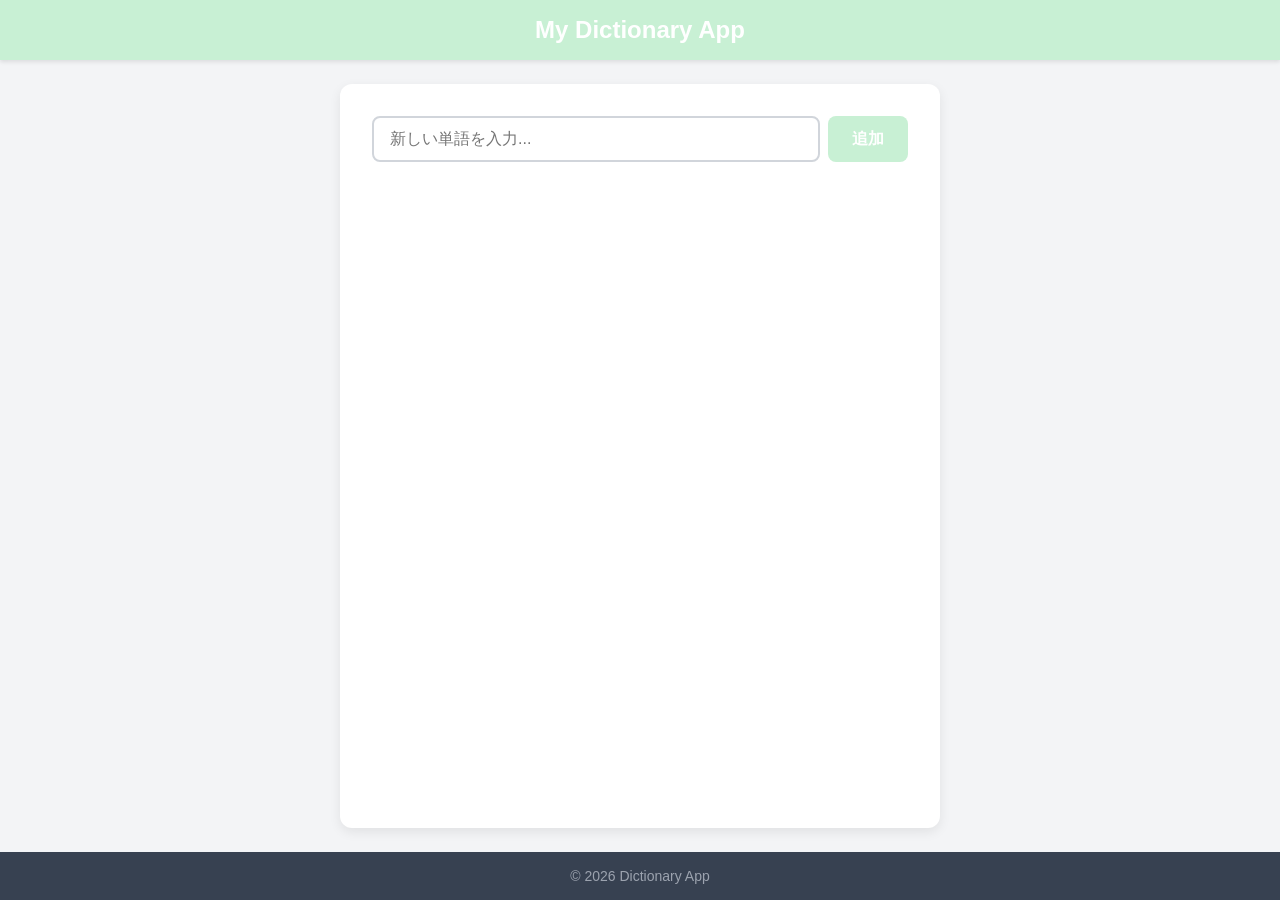
==== your-app/static/index.html @ 7daef17f "授業" ====
<!doctype html>
<html lang="ja">
  <head>
    <meta charset="UTF-8" />
    <meta name="viewport" content="width=device-width, initial-scale=1.0" />
    <title>Dictionary App</title>
    <link rel="stylesheet" href="style.css" />
  </head>
  <body>
    <!-- ヘッダー -->
    <header class="header">
      <h1>My Dictionary App</h1>
    </header>

    <!-- メインコンテンツ -->
    <main class="dictionary-card">
      <!-- エラーメッセージ表示エリア -->
      <div id="error-message" class="error-message" style="display: none"></div>

      <!-- 辞書登録エリア -->
      <form id="dictionary-form" class="input-area">
        <input
          type="text"
          id="word-input"
          class="word-input"
          placeholder="新しい単語を入力..."
          maxlength="100"
          autocomplete="off"
        />
        <button type="submit" class="word-button">追加</button>
      </form>

      <!-- 辞書リスト -->
      <ul id="dictionary-list" class="dictionary-list"></ul>
    </main>

    <!-- フッター -->
    <footer class="footer">
      <p>&copy; 2026 Dictionary App</p>
    </footer>

    <script src="app.js"></script>
  </body>
</html>
---- your-app/static/style.css ----
/* ============================================
   TODO App CSS - 第8回
   第7回の正解ベース + エラーメッセージスタイル追加

   CSSは「どの部分を(セレクタ)・どう見せるか(プロパティ)」を指定するもの。
   .header のように . で始まるのはHTMLの class="..." を狙う書き方。
   ============================================ */

/* 全要素(*)の初期設定をそろえる（リセット）。
   ブラウザが勝手につける余白を消し、サイズ計算を分かりやすくする */
* {
  margin: 0; /* 外側の余白をゼロに */
  padding: 0; /* 内側の余白をゼロに */
  box-sizing: border-box; /* 枠線や内側余白も含めて幅・高さを計算する */
}

/* ページ全体の基本スタイル */
body {
  /* 文字フォント。先頭から順に、使えるものが採用される（日本語フォントも指定） */
  font-family:
    "Helvetica Neue", Arial, "Hiragino Sans", "Noto Sans JP", sans-serif;
  background-color: #f3f4f6; /* 背景色（薄いグレー）。#から始まるのは色コード */
  color: #333; /* 文字色（濃いグレー） */
  min-height: 100vh; /* 画面の高さいっぱいまで広げる（100vh=画面の高さ100%） */
  display: flex; /* 中身をflexboxで並べる */
  flex-direction: column; /* 縦方向（上から下）に並べる → ヘッダー/本文/フッター */
}

/* --- ヘッダー --- */
.header {
  background-color: #c8f0d4; /* 青色の背景 */
  color: white; /* 白い文字 */
  padding: 16px 24px; /* 内側の余白（上下16px / 左右24px） */
  text-align: center; /* 文字を中央ぞろえに */
  box-shadow: 0 2px 4px rgba(0, 0, 0, 0.1); /* 下にうっすら影をつける */
}

.header h1 {
  /* .header の中にある <h1> という意味（スペースで「〜の中の」を表す） */
  font-size: 24px; /* 文字の大きさ */
  font-weight: bold; /* 太字 */
}

/* --- 辞書カード --- */
/* 辞書一覧をのせる白いカード部分 */
.dictionary-card {
  background-color: white;
  max-width: 600px; /* これ以上は横に広がらない（読みやすさのため） */
  width: 100%; /* 画面が狭いときは横幅いっぱいに */
  margin: 24px auto; /* 上下24px / 左右autoで中央に寄せる */
  padding: 32px; /* 内側の余白 */
  border-radius: 12px; /* 角を丸くする */
  box-shadow: 0 4px 12px rgba(0, 0, 0, 0.08); /* 浮いて見える影 */
  flex: 1; /* 余ったスペースを埋めて広がる（フッターを下に押しやる） */
}

/* --- エラーメッセージ（第8回で追加） --- */
/* 普段は隠れていて、エラー時に app.js が表示する赤い帯 */
.error-message {
  background-color: #fee2e2; /* 薄い赤の背景 */
  color: #dc2626; /* 赤い文字 */
  padding: 12px 16px;
  border-radius: 8px;
  margin-bottom: 16px; /* 下に余白をあけて入力欄と離す */
  font-size: 14px;
  border: 1px solid #fecaca; /* 赤い枠線（太さ1px・実線） */
}

/* --- 入力エリア --- */
/* 入力欄と追加ボタンを横並びにする箱 */
.input-area {
  display: flex; /* 子要素を横並びに */
  gap: 8px; /* 子要素どうしのすき間 */
  margin-bottom: 24px;
}

/* テキスト入力欄 */
.word-input {
  flex: 1; /* 余った横幅をすべて使って広がる（ボタンの残り全部） */
  padding: 12px 16px;
  border: 2px solid #d1d5db; /* グレーの枠線 */
  border-radius: 8px;
  font-size: 16px;
  outline: none; /* クリック時にブラウザが出す枠を消す（下で自前の色をつける） */
  transition: border-color 0.3s; /* 枠線の色が0.3秒かけてなめらかに変わる */
}

/* :focus = その要素を選択中（クリックや入力中）のときだけ適用 */
.word-input:focus {
  border-color: #c8f0d4; /* 入力中は枠線を青くする */
}

/* 追加ボタン */
.word-button {
  padding: 12px 24px;
  background-color: #c8f0d4;
  color: white;
  border: none; /* 枠線なし */
  border-radius: 8px;
  font-size: 16px;
  font-weight: bold;
  cursor: pointer; /* マウスを乗せると指のカーソルになる */
  transition: background-color 0.3s; /* 色の変化をなめらかに */
  white-space: nowrap; /* ボタンの文字を途中で改行させない */
}

/* :hover = マウスを乗せたときだけ適用 */
.word-button:hover {
  background-color: #84b69a; /* 少し濃い青にして「押せる」感を出す */
}

/* --- 辞書リスト --- */
.dictionary-list {
  list-style: none; /* <li>の先頭につく「・」を消す */
}

/* 辞書1件ぶんの行（app.js が1件ずつ作る） */
.dictionary-item {
  display: flex;
  align-items: center; /* 中身を縦方向の中央にそろえる */
  justify-content: space-between; /* 左(チェック+文字)と右(削除ボタン)を両端に分ける */
  padding: 12px 16px;
  margin-bottom: 8px; /* 行どうしのすき間 */
  background-color: #f9fafb;
  border: 1px solid #e5e7eb;
  border-radius: 8px;
  transition: background-color 0.2s;
}

.dictionary-item:hover {
  background-color: #eff6ff; /* マウスを乗せた行をうっすら青く */
}

/* チェックボックスとタイトルをまとめたラベル部分 */
.dictionary-label {
  display: flex;
  align-items: center;
  gap: 12px; /* チェックボックスと文字のすき間 */
  flex: 1; /* 残りの横幅を使って広がる */
}

.word-checkbox {
  width: 20px;
  height: 20px;
  cursor: pointer;
  accent-color: #c8f0d4; /* チェックを入れたときの色を青に */
}

.dictionary-title {
  font-size: 16px;
  line-height: 1.5; /* 行の高さ（文字サイズの1.5倍）。読みやすくする */
  word-break: break-word; /* 長い文字列を途中で折り返して、はみ出させない */
}

/* --- 完了状態 --- */
/* .dictionary-item.done = item と done の両方のclassを持つ要素（＝完了したWORD）。
   app.js が完了時に "done" クラスを付け外しする */
.dictionary-item.done {
  background-color: #f0fdf4; /* 薄い緑の背景 */
  border-color: #bbf7d0;
}

.dictionary-item.done .dictionary-title {
  text-decoration: line-through; /* 文字に取り消し線を引く */
  color: #9ca3af; /* 文字を薄いグレーにして「完了済み」を表す */
}

/* --- 削除ボタン --- */
.delete-button {
  padding: 6px 12px;
  background-color: transparent; /* 背景は透明（普段は目立たせない） */
  color: #9ca3af;
  border: 1px solid #d1d5db;
  border-radius: 6px;
  font-size: 13px;
  cursor: pointer;
  transition: all 0.3s; /* all = すべてのプロパティの変化をなめらかに */
}

.delete-button:hover {
  /* マウスを乗せると赤系に変わり、「削除」だと分かりやすくする */
  background-color: #fef2f2;
  color: #dc2626;
  border-color: #fca5a5;
}

/* --- ページフッター --- */
.footer {
  background-color: #374151; /* 濃いグレーの背景 */
  color: #9ca3af;
  text-align: center;
  padding: 16px;
  font-size: 14px;
}

/* --- レスポンシブ --- */
/* @media (max-width: 480px) = 画面の幅が480px以下のとき（スマホなど）だけ、
   この中のスタイルを上書きで適用する */
@media (max-width: 480px) {
  .header h1 {
    font-size: 20px; /* 見出しを少し小さく */
  }

  .dictionary-card {
    margin: 12px; /* 余白を詰めて、画面を広く使う */
    padding: 16px;
  }

  .input-area {
    flex-direction: column; /* 入力欄とボタンを横並び → 縦並びに変える */
  }

  .word-button {
    width: 100%; /* ボタンを横幅いっぱいにして押しやすく */
  }
}
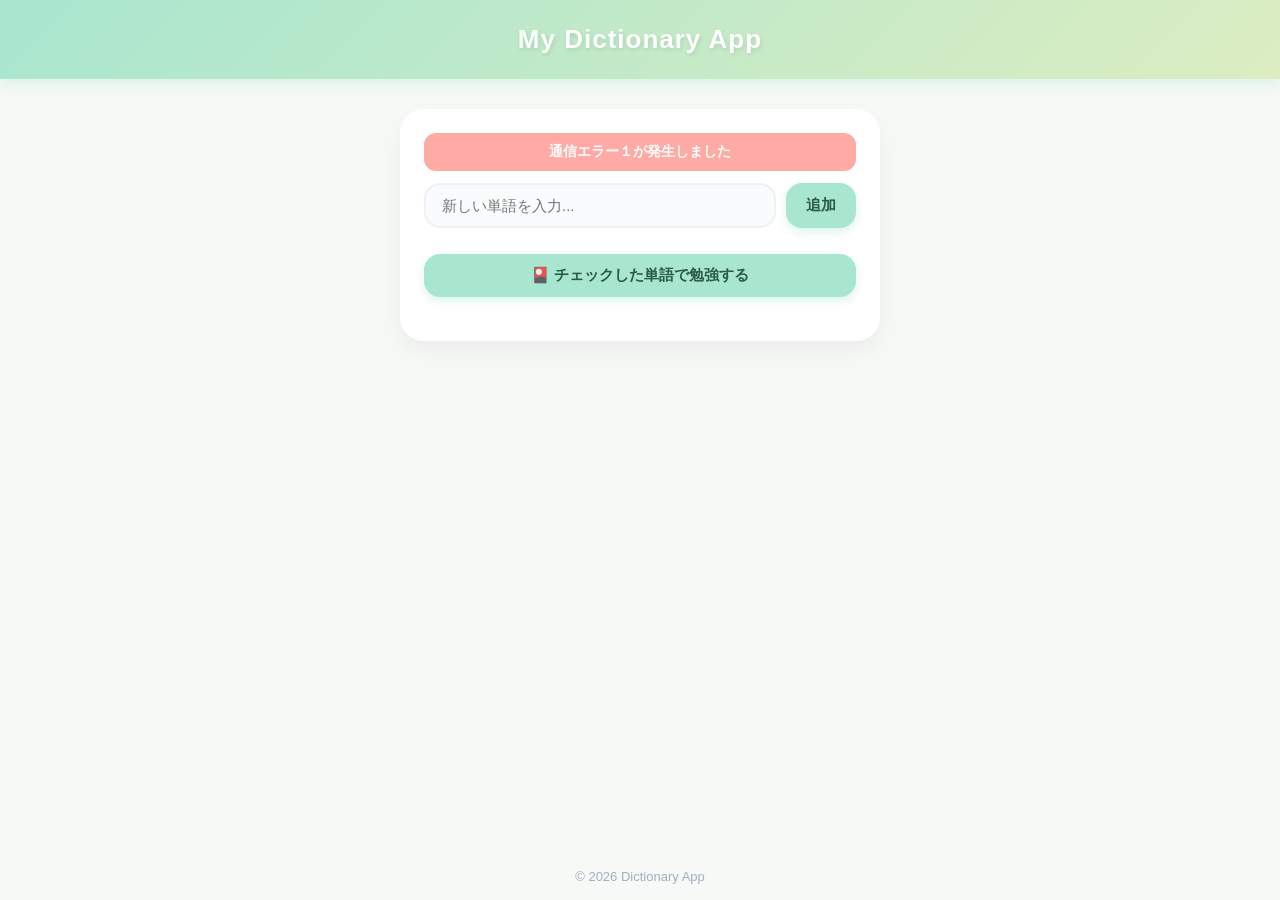
==== commit 090f517b: "授業" ====
--- a/your-app/static/index.html
+++ b/your-app/static/index.html
@@ -1,44 +1,61 @@
-<!doctype html>
+<!DOCTYPE html>
 <html lang="ja">
-  <head>
-    <meta charset="UTF-8" />
-    <meta name="viewport" content="width=device-width, initial-scale=1.0" />
-    <title>Dictionary App</title>
-    <link rel="stylesheet" href="style.css" />
-  </head>
-  <body>
-    <!-- ヘッダー -->
-    <header class="header">
-      <h1>My Dictionary App</h1>
-    </header>
+<head>
+  <meta charset="UTF-8">
+  <meta name="viewport" content="width=device-width, initial-scale=1.0">
+  <title>My Dictionary App</title>
+  <!-- ★CSSにキャッシュ無効化（?v=2）をつけて強制的に新しいスタイルを読み込ませます -->
+  <link rel="stylesheet" href="style.css?v=2">
+</head>
+<body>
+  <header class="header">
+    <h1>My Dictionary App</h1>
+  </header>
 
-    <!-- メインコンテンツ -->
-    <main class="dictionary-card">
-      <!-- エラーメッセージ表示エリア -->
-      <div id="error-message" class="error-message" style="display: none"></div>
+  <main class="dictionary-card">
+    <!-- エラーメッセージ表示エリア -->
+    <div id="error-message" class="error-message" style="display: none"></div>
 
-      <!-- 辞書登録エリア -->
-      <form id="dictionary-form" class="input-area">
-        <input
-          type="text"
-          id="word-input"
-          class="word-input"
-          placeholder="新しい単語を入力..."
-          maxlength="100"
-          autocomplete="off"
-        />
-        <button type="submit" class="word-button">追加</button>
-      </form>
+    <!-- 辞書登録エリア -->
+    <form id="dictionary-form" class="input-area">
+      <input
+        type="text"
+        id="word-input"
+        class="word-input"
+        placeholder="新しい単語を入力..."
+        maxlength="100"
+        autocomplete="off"
+      />
+      <button type="submit" class="word-button">追加</button>
+    </form>
 
-      <!-- 辞書リスト -->
-      <ul id="dictionary-list" class="dictionary-list"></ul>
-    </main>
+    <!-- 単語カード起動ボタン -->
+    <button id="start-card-btn" class="word-button" style="width: 100%; margin-top: 10px; margin-bottom: 20px;">
+      🎴 チェックした単語で勉強する
+    </button>
 
-    <!-- フッター -->
-    <footer class="footer">
-      <p>&copy; 2026 Dictionary App</p>
-    </footer>
+    <!-- 辞書リスト -->
+    <ul id="dictionary-list" class="dictionary-list"></ul>
+  </main>
 
-    <script src="app.js"></script>
-  </body>
-</html>
+  <!-- 単語カード用モーダル（mainの外側に配置） -->
+  <div id="card-modal" class="card-modal" style="display: none;">
+    <div class="card-content">
+      <button id="close-card-btn" class="close-btn">&times;</button>
+      <div id="flash-card" class="flash-card">
+        <p id="card-title">単語がここに表示されます</p>
+      </div>
+      <div class="card-controls">
+        <button id="wiki-link-btn" class="card-btn wiki-btn">Wikipediaで意味を見る</button>
+        <button id="next-card-btn" class="card-btn next-btn">次の単語 ➔</button>
+      </div>
+    </div>
+  </div>
+
+  <footer class="footer">
+    <p>&copy; 2026 Dictionary App</p>
+  </footer>
+
+  <script src="app.js"></script>
+</body>
+</html>
--- a/your-app/static/style.css
+++ b/your-app/static/style.css
@@ -1,216 +1,309 @@
-/* ============================================
-   TODO App CSS - 第8回
-   第7回の正解ベース + エラーメッセージスタイル追加
-
-   CSSは「どの部分を(セレクタ)・どう見せるか(プロパティ)」を指定するもの。
-   .header のように . で始まるのはHTMLの class="..." を狙う書き方。
-   ============================================ */
-
-/* 全要素(*)の初期設定をそろえる（リセット）。
-   ブラウザが勝手につける余白を消し、サイズ計算を分かりやすくする */
+/* ============================================================
+   全体・リセット
+   ============================================================ */
 * {
-  margin: 0; /* 外側の余白をゼロに */
-  padding: 0; /* 内側の余白をゼロに */
-  box-sizing: border-box; /* 枠線や内側余白も含めて幅・高さを計算する */
-}
-
-/* ページ全体の基本スタイル */
+  box-sizing: border-box;
+  margin: 0;
+  padding: 0;
+}
+
 body {
-  /* 文字フォント。先頭から順に、使えるものが採用される（日本語フォントも指定） */
-  font-family:
-    "Helvetica Neue", Arial, "Hiragino Sans", "Noto Sans JP", sans-serif;
-  background-color: #f3f4f6; /* 背景色（薄いグレー）。#から始まるのは色コード */
-  color: #333; /* 文字色（濃いグレー） */
-  min-height: 100vh; /* 画面の高さいっぱいまで広げる（100vh=画面の高さ100%） */
-  display: flex; /* 中身をflexboxで並べる */
-  flex-direction: column; /* 縦方向（上から下）に並べる → ヘッダー/本文/フッター */
-}
-
-/* --- ヘッダー --- */
+  font-family: "M PLUS Rounded 1c", "Hiragino Maru Gothic ProN", "Quicksand", sans-serif;
+  background-color: #f7f9f6;
+  color: #4a5568;
+  display: flex;
+  flex-direction: column;
+  min-height: 100vh;
+}
+
+/* ============================================================
+   ヘッダー & フッター
+   ============================================================ */
 .header {
-  background-color: #c8f0d4; /* 青色の背景 */
-  color: white; /* 白い文字 */
-  padding: 16px 24px; /* 内側の余白（上下16px / 左右24px） */
-  text-align: center; /* 文字を中央ぞろえに */
-  box-shadow: 0 2px 4px rgba(0, 0, 0, 0.1); /* 下にうっすら影をつける */
+  background: linear-gradient(135deg, #a8e6cf 0%, #dcedc1 100%);
+  padding: 24px;
+  text-align: center;
+  box-shadow: 0 4px 15px rgba(168, 230, 207, 0.4);
 }
 
 .header h1 {
-  /* .header の中にある <h1> という意味（スペースで「〜の中の」を表す） */
-  font-size: 24px; /* 文字の大きさ */
-  font-weight: bold; /* 太字 */
-}
-
-/* --- 辞書カード --- */
-/* 辞書一覧をのせる白いカード部分 */
+  color: #ffffff;
+  font-size: 26px;
+  font-weight: bold;
+  letter-spacing: 1px;
+  text-shadow: 1px 2px 4px rgba(0, 0, 0, 0.1);
+}
+
+.footer {
+  margin-top: auto;
+  padding: 16px;
+  text-align: center;
+  color: #a0aec0;
+  font-size: 13px;
+}
+
+/* ============================================================
+   メインカード（コンテナ）
+   ============================================================ */
 .dictionary-card {
-  background-color: white;
-  max-width: 600px; /* これ以上は横に広がらない（読みやすさのため） */
-  width: 100%; /* 画面が狭いときは横幅いっぱいに */
-  margin: 24px auto; /* 上下24px / 左右autoで中央に寄せる */
-  padding: 32px; /* 内側の余白 */
-  border-radius: 12px; /* 角を丸くする */
-  box-shadow: 0 4px 12px rgba(0, 0, 0, 0.08); /* 浮いて見える影 */
-  flex: 1; /* 余ったスペースを埋めて広がる（フッターを下に押しやる） */
-}
-
-/* --- エラーメッセージ（第8回で追加） --- */
-/* 普段は隠れていて、エラー時に app.js が表示する赤い帯 */
-.error-message {
-  background-color: #fee2e2; /* 薄い赤の背景 */
-  color: #dc2626; /* 赤い文字 */
+  background: #ffffff;
+  width: 90%;
+  max-width: 480px;
+  margin: 30px auto;
+  padding: 24px;
+  border-radius: 24px;
+  box-shadow: 0 10px 25px rgba(0, 0, 0, 0.05);
+}
+
+/* ============================================================
+   入力フォーム & 追加ボタン
+   ============================================================ */
+.input-area {
+  display: flex;
+  gap: 10px;
+  margin-bottom: 16px;
+}
+
+.word-input {
+  flex: 1;
   padding: 12px 16px;
-  border-radius: 8px;
-  margin-bottom: 16px; /* 下に余白をあけて入力欄と離す */
-  font-size: 14px;
-  border: 1px solid #fecaca; /* 赤い枠線（太さ1px・実線） */
-}
-
-/* --- 入力エリア --- */
-/* 入力欄と追加ボタンを横並びにする箱 */
-.input-area {
-  display: flex; /* 子要素を横並びに */
-  gap: 8px; /* 子要素どうしのすき間 */
-  margin-bottom: 24px;
-}
-
-/* テキスト入力欄 */
-.word-input {
-  flex: 1; /* 余った横幅をすべて使って広がる（ボタンの残り全部） */
+  border: 2px solid #edf2f7;
+  border-radius: 16px;
+  font-size: 15px;
+  outline: none;
+  transition: all 0.2s ease;
+  background-color: #fafbfc;
+}
+
+.word-input:focus {
+  border-color: #a8e6cf;
+  background-color: #ffffff;
+  box-shadow: 0 0 0 3px rgba(168, 230, 207, 0.3);
+}
+
+.word-button {
+  padding: 12px 20px;
+  background: #a8e6cf;
+  color: #2d5a43;
+  font-weight: bold;
+  border: none;
+  border-radius: 16px;
+  font-size: 15px;
+  cursor: pointer;
+  transition: all 0.2s ease;
+  box-shadow: 0 4px 10px rgba(168, 230, 207, 0.4);
+}
+
+.word-button:hover {
+  background: #95ded2;
+  transform: translateY(-2px);
+}
+
+.word-button:active {
+  transform: translateY(0);
+}
+
+/* ============================================================
+   辞書リスト（単語一覧）
+   ============================================================ */
+.dictionary-list {
+  list-style: none;
+  display: flex;
+  flex-direction: column;
+  gap: 10px;
+}
+
+.dictionary-item {
+  display: flex;
+  align-items: center;
+  justify-content: space-between;
   padding: 12px 16px;
-  border: 2px solid #d1d5db; /* グレーの枠線 */
-  border-radius: 8px;
-  font-size: 16px;
-  outline: none; /* クリック時にブラウザが出す枠を消す（下で自前の色をつける） */
-  transition: border-color 0.3s; /* 枠線の色が0.3秒かけてなめらかに変わる */
-}
-
-/* :focus = その要素を選択中（クリックや入力中）のときだけ適用 */
-.word-input:focus {
-  border-color: #c8f0d4; /* 入力中は枠線を青くする */
-}
-
-/* 追加ボタン */
-.word-button {
-  padding: 12px 24px;
-  background-color: #c8f0d4;
-  color: white;
-  border: none; /* 枠線なし */
-  border-radius: 8px;
-  font-size: 16px;
-  font-weight: bold;
-  cursor: pointer; /* マウスを乗せると指のカーソルになる */
-  transition: background-color 0.3s; /* 色の変化をなめらかに */
-  white-space: nowrap; /* ボタンの文字を途中で改行させない */
-}
-
-/* :hover = マウスを乗せたときだけ適用 */
-.word-button:hover {
-  background-color: #84b69a; /* 少し濃い青にして「押せる」感を出す */
-}
-
-/* --- 辞書リスト --- */
-.dictionary-list {
-  list-style: none; /* <li>の先頭につく「・」を消す */
-}
-
-/* 辞書1件ぶんの行（app.js が1件ずつ作る） */
-.dictionary-item {
-  display: flex;
-  align-items: center; /* 中身を縦方向の中央にそろえる */
-  justify-content: space-between; /* 左(チェック+文字)と右(削除ボタン)を両端に分ける */
-  padding: 12px 16px;
-  margin-bottom: 8px; /* 行どうしのすき間 */
-  background-color: #f9fafb;
-  border: 1px solid #e5e7eb;
-  border-radius: 8px;
-  transition: background-color 0.2s;
+  background: #fdfdfd;
+  border: 2px solid #e2f0d9;
+  border-radius: 16px;
+  transition: all 0.2s ease;
 }
 
 .dictionary-item:hover {
-  background-color: #eff6ff; /* マウスを乗せた行をうっすら青く */
-}
-
-/* チェックボックスとタイトルをまとめたラベル部分 */
+  border-color: #a8e6cf;
+  transform: scale(1.01);
+}
+
+/* 完了済みのスタイル */
+.dictionary-item.done {
+  background-color: #f4fbf7;
+  border-color: #c8e6c9;
+}
+
+.dictionary-item.done .dictionary-title {
+  text-decoration: line-through;
+  color: #a0aec0;
+}
+
 .dictionary-label {
   display: flex;
   align-items: center;
-  gap: 12px; /* チェックボックスと文字のすき間 */
-  flex: 1; /* 残りの横幅を使って広がる */
+  gap: 12px;
+  cursor: pointer;
+  flex: 1;
 }
 
 .word-checkbox {
   width: 20px;
   height: 20px;
-  cursor: pointer;
-  accent-color: #c8f0d4; /* チェックを入れたときの色を青に */
+  accent-color: #81c784;
+  cursor: pointer;
 }
 
 .dictionary-title {
   font-size: 16px;
-  line-height: 1.5; /* 行の高さ（文字サイズの1.5倍）。読みやすくする */
-  word-break: break-word; /* 長い文字列を途中で折り返して、はみ出させない */
-}
-
-/* --- 完了状態 --- */
-/* .dictionary-item.done = item と done の両方のclassを持つ要素（＝完了したWORD）。
-   app.js が完了時に "done" クラスを付け外しする */
-.dictionary-item.done {
-  background-color: #f0fdf4; /* 薄い緑の背景 */
-  border-color: #bbf7d0;
-}
-
-.dictionary-item.done .dictionary-title {
-  text-decoration: line-through; /* 文字に取り消し線を引く */
-  color: #9ca3af; /* 文字を薄いグレーにして「完了済み」を表す */
-}
-
-/* --- 削除ボタン --- */
+  font-weight: 600;
+  color: #3b82f6;
+  text-decoration: none;
+  word-break: break-word;
+}
+
+.dictionary-title:hover {
+  text-decoration: underline;
+}
+
 .delete-button {
+  background: #ffd3b6;
+  color: #8a4b2a;
+  border: none;
   padding: 6px 12px;
-  background-color: transparent; /* 背景は透明（普段は目立たせない） */
-  color: #9ca3af;
-  border: 1px solid #d1d5db;
-  border-radius: 6px;
+  border-radius: 12px;
   font-size: 13px;
-  cursor: pointer;
-  transition: all 0.3s; /* all = すべてのプロパティの変化をなめらかに */
+  font-weight: bold;
+  cursor: pointer;
+  transition: all 0.2s;
 }
 
 .delete-button:hover {
-  /* マウスを乗せると赤系に変わり、「削除」だと分かりやすくする */
-  background-color: #fef2f2;
-  color: #dc2626;
-  border-color: #fca5a5;
-}
-
-/* --- ページフッター --- */
-.footer {
-  background-color: #374151; /* 濃いグレーの背景 */
-  color: #9ca3af;
+  background: #ffaaa5;
+  color: #ffffff;
+}
+
+/* エラーメッセージ */
+.error-message {
+  background: #ffaaa5;
+  color: white;
+  padding: 10px 16px;
+  border-radius: 12px;
+  font-size: 14px;
+  margin-bottom: 12px;
   text-align: center;
-  padding: 16px;
+  font-weight: bold;
+}
+
+/* ============================================================
+   ★ポップで可愛い単語カード（モーダル）
+   ============================================================ */
+.card-modal {
+  position: fixed;
+  top: 0;
+  left: 0;
+  width: 100vw;
+  height: 100vh;
+  background-color: rgba(74, 85, 104, 0.5);
+  backdrop-filter: blur(4px); /* 背景をぽわっとぼかす */
+  display: flex;
+  justify-content: center;
+  align-items: center;
+  z-index: 1000;
+}
+
+.card-content {
+  background: #ffffff;
+  padding: 28px 20px;
+  border-radius: 28px;
+  width: 88%;
+  max-width: 380px;
+  text-align: center;
+  position: relative;
+  box-shadow: 0 20px 40px rgba(0, 0, 0, 0.15);
+  animation: popIn 0.3s cubic-bezier(0.175, 0.885, 0.32, 1.275);
+}
+
+@keyframes popIn {
+  from { transform: scale(0.8); opacity: 0; }
+  to { transform: scale(1); opacity: 1; }
+}
+
+.close-btn {
+  position: absolute;
+  top: 14px;
+  right: 18px;
+  font-size: 22px;
+  border: none;
+  background: #f0f4f8;
+  width: 32px;
+  height: 32px;
+  border-radius: 50%;
+  cursor: pointer;
+  color: #718096;
+  display: flex;
+  align-items: center;
+  justify-content: center;
+  transition: all 0.2s;
+}
+
+.close-btn:hover {
+  background: #ffaaa5;
+  color: white;
+}
+
+.flash-card {
+  min-height: 140px;
+  display: flex;
+  align-items: center;
+  justify-content: center;
+  background: linear-gradient(135deg, #f0f9f5 0%, #e6f4ea 100%);
+  border: 3px dashed #a8e6cf;
+  border-radius: 20px;
+  margin: 20px 0;
+  padding: 20px;
+}
+
+#card-title {
+  font-size: 26px;
+  font-weight: bold;
+  color: #2d5a43;
+  word-break: break-word;
+}
+
+.card-controls {
+  display: flex;
+  gap: 10px;
+  justify-content: center;
+}
+
+.card-btn {
+  padding: 12px 16px;
+  border-radius: 16px;
+  border: none;
+  font-weight: bold;
+  cursor: pointer;
   font-size: 14px;
-}
-
-/* --- レスポンシブ --- */
-/* @media (max-width: 480px) = 画面の幅が480px以下のとき（スマホなど）だけ、
-   この中のスタイルを上書きで適用する */
-@media (max-width: 480px) {
-  .header h1 {
-    font-size: 20px; /* 見出しを少し小さく */
-  }
-
-  .dictionary-card {
-    margin: 12px; /* 余白を詰めて、画面を広く使う */
-    padding: 16px;
-  }
-
-  .input-area {
-    flex-direction: column; /* 入力欄とボタンを横並び → 縦並びに変える */
-  }
-
-  .word-button {
-    width: 100%; /* ボタンを横幅いっぱいにして押しやすく */
-  }
-}
+  transition: all 0.2s ease;
+}
+
+.wiki-btn {
+  background-color: #e2e8f0;
+  color: #4a5568;
+}
+
+.wiki-btn:hover {
+  background-color: #cbd5e0;
+}
+
+.next-btn {
+  background: linear-gradient(135deg, #a8e6cf 0%, #81c784 100%);
+  color: #ffffff;
+  box-shadow: 0 4px 10px rgba(129, 199, 132, 0.4);
+}
+
+.next-btn:hover {
+  transform: translateY(-2px);
+  box-shadow: 0 6px 14px rgba(129, 199, 132, 0.5);
+}
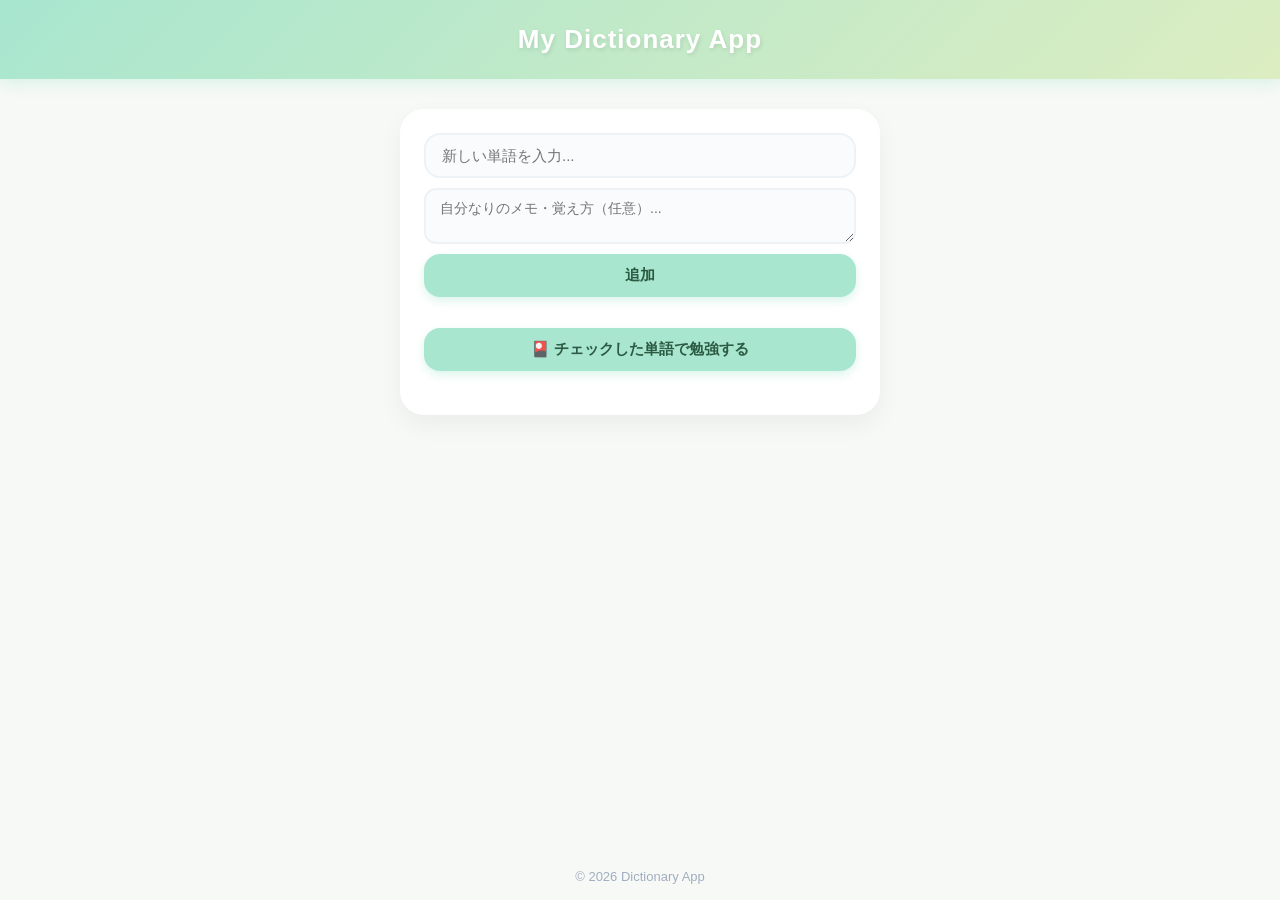
==== commit b88a22ac: "授業" ====
--- a/your-app/static/index.html
+++ b/your-app/static/index.html
@@ -4,8 +4,7 @@
   <meta charset="UTF-8">
   <meta name="viewport" content="width=device-width, initial-scale=1.0">
   <title>My Dictionary App</title>
-  <!-- ★CSSにキャッシュ無効化（?v=2）をつけて強制的に新しいスタイルを読み込ませます -->
-  <link rel="stylesheet" href="style.css?v=2">
+  <link rel="stylesheet" href="style.css?v=3">
 </head>
 <body>
   <header class="header">
@@ -13,11 +12,10 @@
   </header>
 
   <main class="dictionary-card">
-    <!-- エラーメッセージ表示エリア -->
     <div id="error-message" class="error-message" style="display: none"></div>
 
     <!-- 辞書登録エリア -->
-    <form id="dictionary-form" class="input-area">
+    <form id="dictionary-form" class="input-area-vertical">
       <input
         type="text"
         id="word-input"
@@ -25,28 +23,48 @@
         placeholder="新しい単語を入力..."
         maxlength="100"
         autocomplete="off"
+        required
       />
+      <textarea
+        id="memo-input"
+        class="memo-input"
+        placeholder="自分なりのメモ・覚え方（任意）..."
+        rows="2"
+      ></textarea>
       <button type="submit" class="word-button">追加</button>
     </form>
 
-    <!-- 単語カード起動ボタン -->
-    <button id="start-card-btn" class="word-button" style="width: 100%; margin-top: 10px; margin-bottom: 20px;">
+    <button id="start-card-btn" class="word-button" style="width: 100%; margin-top: 15px; margin-bottom: 20px;">
       🎴 チェックした単語で勉強する
     </button>
 
-    <!-- 辞書リスト -->
     <ul id="dictionary-list" class="dictionary-list"></ul>
   </main>
 
-  <!-- 単語カード用モーダル（mainの外側に配置） -->
+  <!-- 単語カード用モーダル（表裏ひっくり返るカード） -->
   <div id="card-modal" class="card-modal" style="display: none;">
     <div class="card-content">
       <button id="close-card-btn" class="close-btn">&times;</button>
-      <div id="flash-card" class="flash-card">
-        <p id="card-title">単語がここに表示されます</p>
+
+      <!-- 3Dフリップカード容器 -->
+      <div id="flash-card-container" class="flash-card-container">
+        <div id="flash-card-inner" class="flash-card-inner">
+          <!-- 表面（単語） -->
+          <div class="card-face card-front">
+            <span class="card-badge">表（タップでめくる）</span>
+            <p id="card-title">単語</p>
+          </div>
+          <!-- 裏面（メモ） -->
+          <div class="card-face card-back">
+            <span class="card-badge">裏（メモ）</span>
+            <p id="card-memo">メモがここに表示されます</p>
+          </div>
+        </div>
       </div>
+
       <div class="card-controls">
-        <button id="wiki-link-btn" class="card-btn wiki-btn">Wikipediaで意味を見る</button>
+        <button id="wiki-link-btn" class="card-btn wiki-btn">Wikipediaで見る</button>
+        <button id="master-btn" class="card-btn master-btn">覚えた！🎉</button>
         <button id="next-card-btn" class="card-btn next-btn">次の単語 ➔</button>
       </div>
     </div>
@@ -56,6 +74,6 @@
     <p>&copy; 2026 Dictionary App</p>
   </footer>
 
-  <script src="app.js"></script>
+  <script src="app.js?v=10"></script>
 </body>
 </html>
--- a/your-app/static/style.css
+++ b/your-app/static/style.css
@@ -58,14 +58,15 @@
 /* ============================================================
    入力フォーム & 追加ボタン
    ============================================================ */
-.input-area {
-  display: flex;
+.input-area-vertical {
+  display: flex;
+  flex-direction: column;
   gap: 10px;
   margin-bottom: 16px;
 }
 
 .word-input {
-  flex: 1;
+  width: 100%;
   padding: 12px 16px;
   border: 2px solid #edf2f7;
   border-radius: 16px;
@@ -75,10 +76,22 @@
   background-color: #fafbfc;
 }
 
-.word-input:focus {
+.word-input:focus, .memo-input:focus {
   border-color: #a8e6cf;
   background-color: #ffffff;
   box-shadow: 0 0 0 3px rgba(168, 230, 207, 0.3);
+}
+
+.memo-input {
+  width: 100%;
+  padding: 10px 14px;
+  border: 2px solid #edf2f7;
+  border-radius: 12px;
+  font-size: 14px;
+  outline: none;
+  font-family: inherit;
+  resize: vertical;
+  background-color: #fafbfc;
 }
 
 .word-button {
@@ -136,8 +149,7 @@
 }
 
 .dictionary-item.done .dictionary-title {
-  text-decoration: line-through;
-  color: #a0aec0;
+  color: #a0aec0; 
 }
 
 .dictionary-label {
@@ -165,6 +177,26 @@
 
 .dictionary-title:hover {
   text-decoration: underline;
+}
+
+.dictionary-memo-text {
+  font-size: 13px;
+  color: #718096;
+  margin-top: 4px;
+  font-weight: normal;
+  word-break: break-word;
+}
+
+.mastered-badge {
+  background: #fff3c4;
+  color: #b7791f;
+  border: 1px solid #f6e05e;
+  font-size: 11px;
+  font-weight: bold;
+  padding: 2px 8px;
+  border-radius: 12px;
+  display: inline-block;
+  box-shadow: 0 2px 4px rgba(0, 0, 0, 0.05);
 }
 
 .delete-button {
@@ -177,6 +209,7 @@
   font-weight: bold;
   cursor: pointer;
   transition: all 0.2s;
+  margin-left: 10px;
 }
 
 .delete-button:hover {
@@ -197,7 +230,7 @@
 }
 
 /* ============================================================
-   ★ポップで可愛い単語カード（モーダル）
+   ★ポップで可愛い単語カード（モーダル & 3Dフリップ）
    ============================================================ */
 .card-modal {
   position: fixed;
@@ -206,7 +239,7 @@
   width: 100vw;
   height: 100vh;
   background-color: rgba(74, 85, 104, 0.5);
-  backdrop-filter: blur(4px); /* 背景をぽわっとぼかす */
+  backdrop-filter: blur(4px);
   display: flex;
   justify-content: center;
   align-items: center;
@@ -246,6 +279,7 @@
   align-items: center;
   justify-content: center;
   transition: all 0.2s;
+  z-index: 10;
 }
 
 .close-btn:hover {
@@ -253,38 +287,89 @@
   color: white;
 }
 
-.flash-card {
-  min-height: 140px;
-  display: flex;
+/* 3Dカードフリップコンテナ */
+.flash-card-container {
+  perspective: 1000px;
+  margin: 20px 0;
+  cursor: pointer;
+}
+
+.flash-card-inner {
+  width: 100%;
+  height: 180px; /* 高さをしっかり固定 */
+  position: relative;
+  transform-style: preserve-3d;
+  transition: transform 0.6s cubic-bezier(0.4, 0, 0.2, 1);
+}
+
+.flash-card-inner.is-flipped {
+  transform: rotateY(180deg);
+}
+
+.card-face {
+  position: absolute;
+  top: 0;
+  left: 0;
+  width: 100%;
+  height: 100%;
+  backface-visibility: hidden;
+  border-radius: 20px;
+  padding: 20px;
+  display: flex;
+  flex-direction: column;
   align-items: center;
   justify-content: center;
+  border: 3px dashed #a8e6cf;
+}
+
+.card-front {
   background: linear-gradient(135deg, #f0f9f5 0%, #e6f4ea 100%);
-  border: 3px dashed #a8e6cf;
-  border-radius: 20px;
-  margin: 20px 0;
-  padding: 20px;
+}
+
+.card-back {
+  background: linear-gradient(135deg, #fffbe6 0%, #fff3c4 100%);
+  border-color: #ffe066;
+  transform: rotateY(180deg);
+}
+
+.card-badge {
+  position: absolute;
+  top: 10px;
+  font-size: 11px;
+  color: #a0aec0;
+  background: rgba(255, 255, 255, 0.8);
+  padding: 2px 8px;
+  border-radius: 10px;
 }
 
 #card-title {
-  font-size: 26px;
+  font-size: 24px;
   font-weight: bold;
   color: #2d5a43;
   word-break: break-word;
 }
 
+#card-memo {
+  font-size: 16px;
+  color: #5c4314;
+  word-break: break-word;
+}
+
+/* 操作ボタン群 */
 .card-controls {
   display: flex;
-  gap: 10px;
+  gap: 8px;
   justify-content: center;
+  flex-wrap: wrap;
 }
 
 .card-btn {
-  padding: 12px 16px;
-  border-radius: 16px;
+  padding: 10px 14px;
+  border-radius: 14px;
   border: none;
   font-weight: bold;
   cursor: pointer;
-  font-size: 14px;
+  font-size: 13px;
   transition: all 0.2s ease;
 }
 
@@ -295,6 +380,15 @@
 
 .wiki-btn:hover {
   background-color: #cbd5e0;
+}
+
+.master-btn {
+  background-color: #ffe066;
+  color: #6b4d00;
+}
+
+.master-btn:hover {
+  background-color: #ffd166;
 }
 
 .next-btn {
@@ -305,5 +399,4 @@
 
 .next-btn:hover {
   transform: translateY(-2px);
-  box-shadow: 0 6px 14px rgba(129, 199, 132, 0.5);
 }
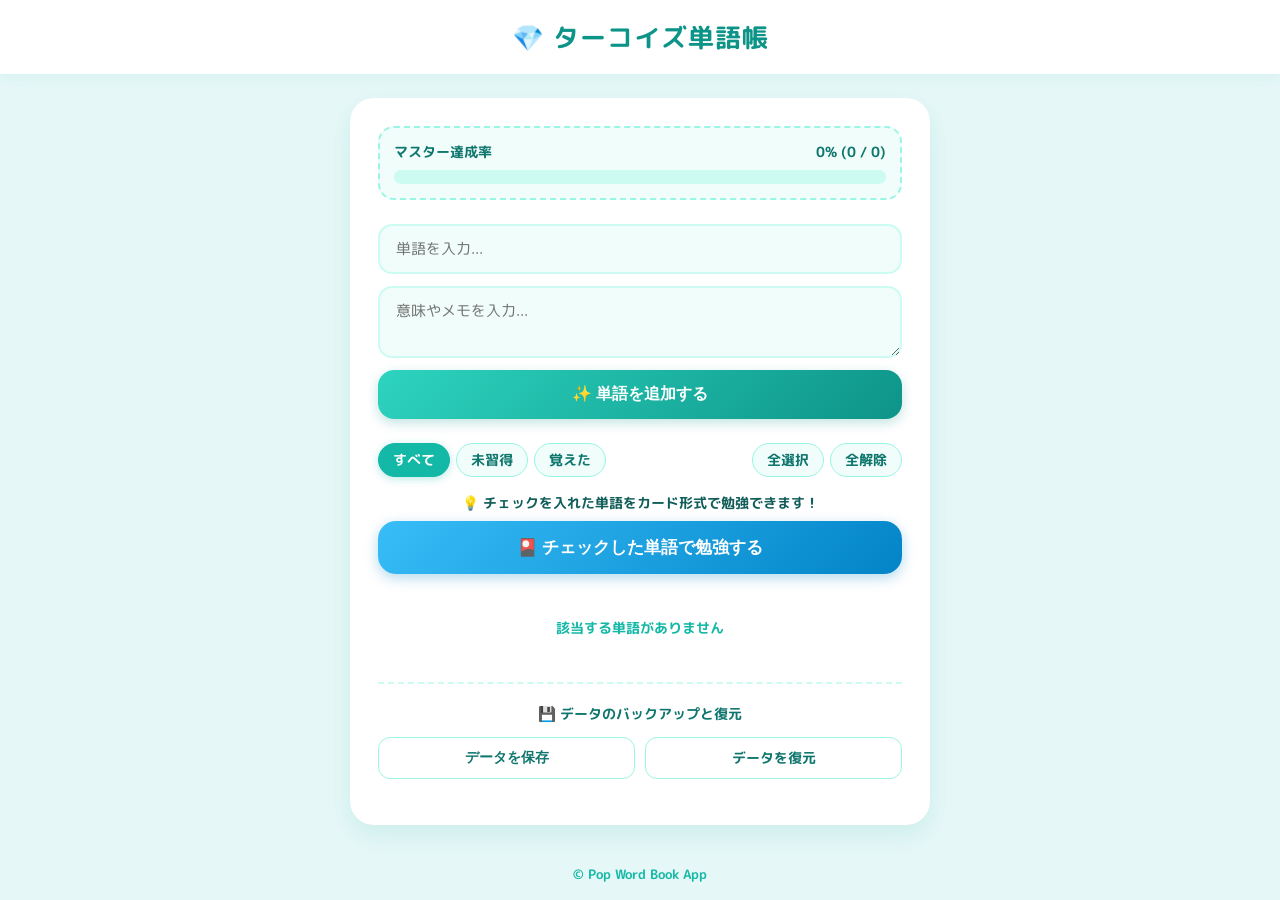
==== commit dc74d211: "機能追加、デザインをもっと可愛く" ====
--- a/your-app/static/index.html
+++ b/your-app/static/index.html
@@ -3,77 +3,131 @@
 <head>
   <meta charset="UTF-8">
   <meta name="viewport" content="width=device-width, initial-scale=1.0">
-  <title>My Dictionary App</title>
-  <link rel="stylesheet" href="style.css?v=3">
+  <title>ポップ単語帳</title>
+  <link rel="stylesheet" href="style.css">
+  <link rel="preconnect" href="https://fonts.googleapis.com">
+  <link rel="preconnect" href="https://fonts.gstatic.com" crossorigin>
+  <link href="https://fonts.googleapis.com/css2?family=M+PLUS+Rounded+1c:wght@400;700&display=swap" rel="stylesheet">
 </head>
 <body>
+
+  <!-- ヘッダー -->
   <header class="header">
-    <h1>My Dictionary App</h1>
+    <h1>💎 ターコイズ単語帳</h1>
   </header>
 
+  <!-- メインコンテナ -->
   <main class="dictionary-card">
-    <div id="error-message" class="error-message" style="display: none"></div>
+    
+    <div id="error-message" class="error-message" style="display: none;"></div>
 
-    <!-- 辞書登録エリア -->
-    <form id="dictionary-form" class="input-area-vertical">
-      <input
-        type="text"
-        id="word-input"
-        class="word-input"
-        placeholder="新しい単語を入力..."
-        maxlength="100"
-        autocomplete="off"
-        required
-      />
-      <textarea
-        id="memo-input"
-        class="memo-input"
-        placeholder="自分なりのメモ・覚え方（任意）..."
-        rows="2"
-      ></textarea>
-      <button type="submit" class="word-button">追加</button>
-    </form>
+    <!-- 進捗バー（全体のマスター達成率） -->
+    <div class="progress-container">
+      <div class="progress-label-row">
+        <span>マスター達成率</span>
+        <span id="master-progress-text">0% (0 / 0)</span>
+      </div>
+      <div class="progress-bar-bg">
+        <div id="master-progress-bar" class="progress-bar-fill" style="width: 0%;"></div>
+      </div>
+    </div>
 
-    <button id="start-card-btn" class="word-button" style="width: 100%; margin-top: 15px; margin-bottom: 20px;">
+    <!-- 入力エリア -->
+    <div class="input-area-vertical">
+      <input type="text" id="word-input" class="word-input" placeholder="単語を入力..." autocomplete="off">
+      <textarea id="memo-input" class="memo-input" placeholder="意味やメモを入力..." rows="2"></textarea>
+      <button type="button" id="add-btn" class="word-button">✨ 単語を追加する</button>
+    </div>
+
+    <!-- フィルタータブ ＆ 一括選択操作 -->
+    <div class="filter-and-select-bar">
+      <div class="filter-container">
+        <button type="button" class="filter-btn active" data-filter="all">すべて</button>
+        <button type="button" class="filter-btn" data-filter="unmastered">未習得</button>
+        <button type="button" class="filter-btn" data-filter="mastered">覚えた</button>
+      </div>
+      <div class="quick-select-btns">
+        <button type="button" id="select-all-btn" class="sub-action-btn">全選択</button>
+        <button type="button" id="deselect-all-btn" class="sub-action-btn">全解除</button>
+      </div>
+    </div>
+
+    <!-- 学習説明ガイドテキスト -->
+    <div class="study-guide-text">
+      💡 チェックを入れた単語をカード形式で勉強できます！
+    </div>
+
+    <!-- 単語カードで学習開始ボタン -->
+    <button type="button" id="start-study-btn" class="study-start-button">
       🎴 チェックした単語で勉強する
     </button>
 
+    <!-- 単語一覧 -->
     <ul id="dictionary-list" class="dictionary-list"></ul>
+
+    <!-- バックアップ・復元エリア -->
+    <div class="backup-section">
+      <h3>💾 データのバックアップと復元</h3>
+      <div class="backup-buttons">
+        <button type="button" id="export-btn" class="backup-btn">データを保存</button>
+        <label for="import-file-input" class="backup-btn import-label">
+          データを復元
+          <input type="file" id="import-file-input" accept=".json" style="display: none;">
+        </label>
+      </div>
+    </div>
+
   </main>
 
-  <!-- 単語カード用モーダル（表裏ひっくり返るカード） -->
+  <!-- フッター -->
+  <footer class="footer">
+    <p>&copy; Pop Word Book App</p>
+  </footer>
+
+  <!-- 単語カード モーダル -->
   <div id="card-modal" class="card-modal" style="display: none;">
     <div class="card-content">
-      <button id="close-card-btn" class="close-btn">&times;</button>
+      <button type="button" id="close-modal-btn" class="close-btn">&times;</button>
+      
+      <div id="confetti-container" class="confetti-container"></div>
 
-      <!-- 3Dフリップカード容器 -->
-      <div id="flash-card-container" class="flash-card-container">
-        <div id="flash-card-inner" class="flash-card-inner">
-          <!-- 表面（単語） -->
-          <div class="card-face card-front">
-            <span class="card-badge">表（タップでめくる）</span>
-            <p id="card-title">単語</p>
+      <!-- お祝い画面 -->
+      <div id="congrats-screen" class="congrats-screen" style="display: none;">
+        <div class="congrats-emoji">🎉🎊✨</div>
+        <h2 class="congrats-title">Congratulations!</h2>
+        <p class="congrats-text">選択した単語をすべてマスターしました！<br>素晴らしい集中力です！</p>
+        <button type="button" id="congrats-close-btn" class="word-button">学習を終了する</button>
+      </div>
+
+      <!-- カード領域 -->
+      <div id="study-card-body">
+        <div class="card-progress" id="card-progress">1 / 5</div>
+
+        <div class="flash-card-container" id="flash-card">
+          <div class="flash-card-inner" id="flash-card-inner">
+            <div class="card-face card-front">
+              <span class="card-badge">ヒント / 意味</span>
+              <p id="card-memo">（メモが表示されます）</p>
+            </div>
+            <div class="card-face card-back">
+              <span class="card-badge">単語 / 答え</span>
+              <p id="card-title">（単語が表示されます）</p>
+            </div>
           </div>
-          <!-- 裏面（メモ） -->
-          <div class="card-face card-back">
-            <span class="card-badge">裏（メモ）</span>
-            <p id="card-memo">メモがここに表示されます</p>
-          </div>
+        </div>
+        <p class="flip-hint">※ タップでめくれます</p>
+
+        <div class="card-controls">
+          <button type="button" id="wiki-btn" class="card-btn wiki-btn">🔍 Wiki</button>
+          <button type="button" id="master-btn" class="card-btn master-btn">✨ 覚えた！</button>
+          <button type="button" id="next-btn" class="card-btn next-btn">次へ ➔</button>
         </div>
       </div>
 
-      <div class="card-controls">
-        <button id="wiki-link-btn" class="card-btn wiki-btn">Wikipediaで見る</button>
-        <button id="master-btn" class="card-btn master-btn">覚えた！🎉</button>
-        <button id="next-card-btn" class="card-btn next-btn">次の単語 ➔</button>
-      </div>
     </div>
   </div>
 
-  <footer class="footer">
-    <p>&copy; 2026 Dictionary App</p>
-  </footer>
-
-  <script src="app.js?v=10"></script>
+  <!-- JSの外部読み込み -->
+  <script src="app.js"></script>
 </body>
 </html>
--- a/your-app/static/style.css
+++ b/your-app/static/style.css
@@ -1,6 +1,4 @@
-/* ============================================================
-   全体・リセット
-   ============================================================ */
+/* 基本設定 */
 * {
   box-sizing: border-box;
   margin: 0;
@@ -8,237 +6,339 @@
 }
 
 body {
-  font-family: "M PLUS Rounded 1c", "Hiragino Maru Gothic ProN", "Quicksand", sans-serif;
-  background-color: #f7f9f6;
-  color: #4a5568;
+  font-family: 'M PLUS Rounded 1c', sans-serif;
+  background-color: #e6f7f7;
+  color: #2b4c52;
   display: flex;
   flex-direction: column;
   min-height: 100vh;
 }
 
-/* ============================================================
-   ヘッダー & フッター
-   ============================================================ */
+/* ヘッダー */
 .header {
-  background: linear-gradient(135deg, #a8e6cf 0%, #dcedc1 100%);
-  padding: 24px;
-  text-align: center;
-  box-shadow: 0 4px 15px rgba(168, 230, 207, 0.4);
+  background-color: #ffffff;
+  padding: 18px 20px;
+  text-align: center;
+  box-shadow: 0 4px 15px rgba(20, 184, 166, 0.08);
 }
 
 .header h1 {
-  color: #ffffff;
-  font-size: 26px;
-  font-weight: bold;
+  font-size: 1.6rem;
+  color: #0d9488;
   letter-spacing: 1px;
-  text-shadow: 1px 2px 4px rgba(0, 0, 0, 0.1);
-}
-
-.footer {
-  margin-top: auto;
-  padding: 16px;
-  text-align: center;
-  color: #a0aec0;
-  font-size: 13px;
-}
-
-/* ============================================================
-   メインカード（コンテナ）
-   ============================================================ */
+}
+
+/* メインコンテナ */
 .dictionary-card {
+  max-width: 580px;
+  width: 90%;
+  margin: 24px auto;
   background: #ffffff;
-  width: 90%;
-  max-width: 480px;
-  margin: 30px auto;
-  padding: 24px;
+  padding: 28px;
   border-radius: 24px;
-  box-shadow: 0 10px 25px rgba(0, 0, 0, 0.05);
-}
-
-/* ============================================================
-   入力フォーム & 追加ボタン
-   ============================================================ */
+  box-shadow: 0 10px 25px rgba(20, 184, 166, 0.12);
+  flex-grow: 1;
+}
+
+/* エラーメッセージ */
+.error-message {
+  background-color: #ffe4e6;
+  color: #e11d48;
+  padding: 10px 14px;
+  border-radius: 12px;
+  margin-bottom: 16px;
+  font-size: 0.85rem;
+  font-weight: bold;
+  text-align: center;
+}
+
+/* 進捗バー */
+.progress-container {
+  margin-bottom: 24px;
+  background-color: #f0fdfa;
+  padding: 14px;
+  border-radius: 16px;
+  border: 2px dashed #99f6e4;
+}
+
+.progress-label-row {
+  display: flex;
+  justify-content: space-between;
+  font-size: 0.85rem;
+  font-weight: bold;
+  color: #0f766e;
+  margin-bottom: 8px;
+}
+
+.progress-bar-bg {
+  background-color: #ccfbf1;
+  height: 14px;
+  border-radius: 10px;
+  overflow: hidden;
+}
+
+.progress-bar-fill {
+  background: linear-gradient(90deg, #2dd4bf, #0d9488);
+  height: 100%;
+  border-radius: 10px;
+  transition: width 0.4s ease;
+}
+
+/* 入力エリア */
 .input-area-vertical {
   display: flex;
   flex-direction: column;
+  gap: 12px;
+  margin-bottom: 24px;
+}
+
+.word-input, .memo-input {
+  width: 100%;
+  padding: 12px 16px;
+  border: 2px solid #ccfbf1;
+  border-radius: 14px;
+  font-size: 0.95rem;
+  font-family: inherit;
+  outline: none;
+  background-color: #f0fdfa;
+  color: #115e59;
+  transition: all 0.2s;
+}
+
+.word-input:focus, .memo-input:focus {
+  border-color: #14b8a6;
+  background-color: #ffffff;
+  box-shadow: 0 0 0 3px rgba(20, 184, 166, 0.15);
+}
+
+.word-button {
+  background: linear-gradient(135deg, #2dd4bf, #0d9488);
+  color: white;
+  border: none;
+  padding: 14px;
+  border-radius: 16px;
+  font-weight: bold;
+  font-size: 1rem;
+  cursor: pointer;
+  box-shadow: 0 4px 12px rgba(13, 148, 136, 0.25);
+  transition: all 0.2s;
+}
+
+.word-button:hover {
+  transform: translateY(-2px);
+  box-shadow: 0 6px 16px rgba(13, 148, 136, 0.35);
+}
+
+/* フィルター ＆ 一括選択バー */
+.filter-and-select-bar {
+  display: flex;
+  justify-content: space-between;
+  align-items: center;
+  flex-wrap: wrap;
   gap: 10px;
   margin-bottom: 16px;
 }
 
-.word-input {
+.filter-container, .quick-select-btns {
+  display: flex;
+  gap: 6px;
+}
+
+.filter-btn, .sub-action-btn {
+  background-color: #f0fdfa;
+  border: 1.5px solid #99f6e4;
+  color: #0f766e;
+  padding: 6px 14px;
+  border-radius: 20px;
+  font-size: 0.85rem;
+  font-weight: bold;
+  cursor: pointer;
+  font-family: inherit;
+  transition: all 0.2s;
+}
+
+.filter-btn.active {
+  background-color: #14b8a6;
+  color: white;
+  border-color: #14b8a6;
+  box-shadow: 0 2px 8px rgba(20, 184, 166, 0.3);
+}
+
+.sub-action-btn:hover, .filter-btn:not(.active):hover {
+  background-color: #ccfbf1;
+}
+
+/* 学習案内・ボタン */
+.study-guide-text {
+  font-size: 0.85rem;
+  color: #115e59;
+  margin-bottom: 8px;
+  text-align: center;
+  font-weight: bold;
+}
+
+.study-start-button {
   width: 100%;
-  padding: 12px 16px;
-  border: 2px solid #edf2f7;
-  border-radius: 16px;
-  font-size: 15px;
-  outline: none;
-  transition: all 0.2s ease;
-  background-color: #fafbfc;
-}
-
-.word-input:focus, .memo-input:focus {
-  border-color: #a8e6cf;
-  background-color: #ffffff;
-  box-shadow: 0 0 0 3px rgba(168, 230, 207, 0.3);
-}
-
-.memo-input {
-  width: 100%;
-  padding: 10px 14px;
-  border: 2px solid #edf2f7;
-  border-radius: 12px;
-  font-size: 14px;
-  outline: none;
-  font-family: inherit;
-  resize: vertical;
-  background-color: #fafbfc;
-}
-
-.word-button {
-  padding: 12px 20px;
-  background: #a8e6cf;
-  color: #2d5a43;
-  font-weight: bold;
+  background: linear-gradient(135deg, #38bdf8, #0284c7);
+  color: white;
   border: none;
-  border-radius: 16px;
-  font-size: 15px;
-  cursor: pointer;
-  transition: all 0.2s ease;
-  box-shadow: 0 4px 10px rgba(168, 230, 207, 0.4);
-}
-
-.word-button:hover {
-  background: #95ded2;
+  padding: 15px;
+  border-radius: 18px;
+  font-size: 1.05rem;
+  font-weight: bold;
+  cursor: pointer;
+  margin-bottom: 24px;
+  box-shadow: 0 4px 14px rgba(2, 132, 199, 0.3);
+  transition: all 0.2s;
+}
+
+.study-start-button:hover {
   transform: translateY(-2px);
-}
-
-.word-button:active {
-  transform: translateY(0);
-}
-
-/* ============================================================
-   辞書リスト（単語一覧）
-   ============================================================ */
+  box-shadow: 0 6px 18px rgba(2, 132, 199, 0.4);
+}
+
+/* 単語リスト */
 .dictionary-list {
   list-style: none;
-  display: flex;
-  flex-direction: column;
-  gap: 10px;
+  margin-bottom: 24px;
 }
 
 .dictionary-item {
   display: flex;
+  justify-content: space-between;
   align-items: center;
-  justify-content: space-between;
-  padding: 12px 16px;
-  background: #fdfdfd;
-  border: 2px solid #e2f0d9;
+  padding: 14px 16px;
+  border: 1.5px solid #f0fdfa;
+  background-color: #f0fdfa;
   border-radius: 16px;
-  transition: all 0.2s ease;
+  margin-bottom: 10px;
+  transition: all 0.2s;
 }
 
 .dictionary-item:hover {
-  border-color: #a8e6cf;
-  transform: scale(1.01);
-}
-
-/* 完了済みのスタイル */
+  border-color: #99f6e4;
+  background-color: #ffffff;
+  transform: translateX(2px);
+}
+
+/* 覚えた単語の見た目（少し薄くするがチェックは押しやすく） */
 .dictionary-item.done {
-  background-color: #f4fbf7;
-  border-color: #c8e6c9;
-}
-
-.dictionary-item.done .dictionary-title {
-  color: #a0aec0; 
+  opacity: 0.75;
+  background-color: #f8fafc;
+  border-color: #e2e8f0;
 }
 
 .dictionary-label {
   display: flex;
-  align-items: center;
+  align-items: flex-start;
   gap: 12px;
   cursor: pointer;
-  flex: 1;
+  flex-grow: 1;
 }
 
 .word-checkbox {
+  margin-top: 4px;
   width: 20px;
   height: 20px;
-  accent-color: #81c784;
+  accent-color: #14b8a6;
   cursor: pointer;
 }
 
 .dictionary-title {
-  font-size: 16px;
-  font-weight: 600;
-  color: #3b82f6;
-  text-decoration: none;
-  word-break: break-word;
-}
-
-.dictionary-title:hover {
-  text-decoration: underline;
+  font-weight: bold;
+  font-size: 1rem;
+  color: #0f766e;
+}
+
+.mastered-badge {
+  background-color: #ccfbf1;
+  color: #0f766e;
+  font-size: 0.75rem;
+  padding: 3px 8px;
+  border-radius: 10px;
+  margin-left: 8px;
+  font-weight: bold;
 }
 
 .dictionary-memo-text {
-  font-size: 13px;
-  color: #718096;
-  margin-top: 4px;
-  font-weight: normal;
-  word-break: break-word;
-}
-
-.mastered-badge {
-  background: #fff3c4;
-  color: #b7791f;
-  border: 1px solid #f6e05e;
-  font-size: 11px;
-  font-weight: bold;
-  padding: 2px 8px;
+  font-size: 0.85rem;
+  color: #475569;
+  margin-top: 3px;
+}
+
+.delete-button {
+  background-color: #fff1f2;
+  color: #f43f5e;
+  border: 1px solid #fecdd3;
+  padding: 6px 12px;
+  border-radius: 10px;
+  font-size: 0.8rem;
+  font-weight: bold;
+  cursor: pointer;
+  transition: all 0.2s;
+}
+
+.delete-button:hover {
+  background-color: #ffe4e6;
+}
+
+/* バックアップエリア */
+.backup-section {
+  border-top: 2px dashed #ccfbf1;
+  padding-top: 20px;
+}
+
+.backup-section h3 {
+  font-size: 0.9rem;
+  color: #0f766e;
+  margin-bottom: 12px;
+  text-align: center;
+}
+
+.backup-buttons {
+  display: flex;
+  gap: 10px;
+}
+
+.backup-btn {
+  flex: 1;
+  text-align: center;
+  background-color: #ffffff;
+  border: 1.5px solid #99f6e4;
+  padding: 10px;
   border-radius: 12px;
+  font-size: 0.85rem;
+  font-weight: bold;
+  cursor: pointer;
+  color: #0f766e;
+  transition: all 0.2s;
+}
+
+.backup-btn:hover {
+  background-color: #f0fdfa;
+}
+
+.import-label {
   display: inline-block;
-  box-shadow: 0 2px 4px rgba(0, 0, 0, 0.05);
-}
-
-.delete-button {
-  background: #ffd3b6;
-  color: #8a4b2a;
-  border: none;
-  padding: 6px 12px;
-  border-radius: 12px;
-  font-size: 13px;
-  font-weight: bold;
-  cursor: pointer;
-  transition: all 0.2s;
-  margin-left: 10px;
-}
-
-.delete-button:hover {
-  background: #ffaaa5;
-  color: #ffffff;
-}
-
-/* エラーメッセージ */
-.error-message {
-  background: #ffaaa5;
-  color: white;
-  padding: 10px 16px;
-  border-radius: 12px;
-  font-size: 14px;
-  margin-bottom: 12px;
-  text-align: center;
-  font-weight: bold;
-}
-
-/* ============================================================
-   ★ポップで可愛い単語カード（モーダル & 3Dフリップ）
-   ============================================================ */
+}
+
+/* フッター */
+.footer {
+  text-align: center;
+  padding: 16px;
+  font-size: 0.8rem;
+  color: #14b8a6;
+  font-weight: bold;
+}
+
+/* モーダル */
 .card-modal {
   position: fixed;
   top: 0;
   left: 0;
   width: 100vw;
   height: 100vh;
-  background-color: rgba(74, 85, 104, 0.5);
+  background: rgba(15, 23, 42, 0.4);
   backdrop-filter: blur(4px);
   display: flex;
   justify-content: center;
@@ -248,58 +348,51 @@
 
 .card-content {
   background: #ffffff;
-  padding: 28px 20px;
+  width: 90%;
+  max-width: 420px;
+  padding: 28px;
   border-radius: 28px;
-  width: 88%;
-  max-width: 380px;
-  text-align: center;
   position: relative;
   box-shadow: 0 20px 40px rgba(0, 0, 0, 0.15);
-  animation: popIn 0.3s cubic-bezier(0.175, 0.885, 0.32, 1.275);
-}
-
-@keyframes popIn {
-  from { transform: scale(0.8); opacity: 0; }
-  to { transform: scale(1); opacity: 1; }
 }
 
 .close-btn {
   position: absolute;
   top: 14px;
   right: 18px;
-  font-size: 22px;
+  background: #f0fdfa;
   border: none;
-  background: #f0f4f8;
   width: 32px;
   height: 32px;
   border-radius: 50%;
-  cursor: pointer;
-  color: #718096;
-  display: flex;
-  align-items: center;
-  justify-content: center;
-  transition: all 0.2s;
-  z-index: 10;
-}
-
-.close-btn:hover {
-  background: #ffaaa5;
-  color: white;
-}
-
-/* 3Dカードフリップコンテナ */
+  font-size: 1.2rem;
+  cursor: pointer;
+  color: #0f766e;
+  font-weight: bold;
+}
+
+.card-progress {
+  text-align: center;
+  font-weight: bold;
+  color: #0d9488;
+  margin-bottom: 14px;
+  font-size: 0.95rem;
+}
+
+/* フリップカード */
 .flash-card-container {
   perspective: 1000px;
-  margin: 20px 0;
-  cursor: pointer;
+  height: 220px;
+  cursor: pointer;
+  margin-bottom: 10px;
 }
 
 .flash-card-inner {
+  position: relative;
   width: 100%;
-  height: 180px; /* 高さをしっかり固定 */
-  position: relative;
+  height: 100%;
+  transition: transform 0.6s cubic-bezier(0.4, 0.2, 0.2, 1);
   transform-style: preserve-3d;
-  transition: transform 0.6s cubic-bezier(0.4, 0, 0.2, 1);
 }
 
 .flash-card-inner.is-flipped {
@@ -307,96 +400,116 @@
 }
 
 .card-face {
+  position: absolute;
+  width: 100%;
+  height: 100%;
+  backface-visibility: hidden;
+  border-radius: 20px;
+  display: flex;
+  flex-direction: column;
+  justify-content: center;
+  align-items: center;
+  padding: 24px;
+  box-shadow: 0 8px 20px rgba(20, 184, 166, 0.12);
+  text-align: center;
+}
+
+.card-front {
+  background-color: #f0fdfa;
+  border: 3px solid #99f6e4;
+  color: #0f766e;
+}
+
+.card-back {
+  background-color: #fffbeb;
+  border: 3px solid #fde68a;
+  color: #78350f;
+  transform: rotateY(180deg);
+}
+
+.card-badge {
+  position: absolute;
+  top: 14px;
+  left: 16px;
+  font-size: 0.75rem;
+  font-weight: bold;
+  background: rgba(255, 255, 255, 0.8);
+  padding: 2px 8px;
+  border-radius: 8px;
+}
+
+#card-memo, #card-title {
+  font-size: 1.25rem;
+  font-weight: bold;
+  word-break: break-word;
+}
+
+.flip-hint {
+  text-align: center;
+  font-size: 0.75rem;
+  color: #14b8a6;
+  font-weight: bold;
+  margin-bottom: 18px;
+}
+
+.card-controls {
+  display: flex;
+  gap: 10px;
+}
+
+.card-btn {
+  flex: 1;
+  padding: 12px 8px;
+  border: none;
+  border-radius: 14px;
+  font-weight: bold;
+  font-size: 0.85rem;
+  cursor: pointer;
+  transition: all 0.2s;
+}
+
+.wiki-btn { background-color: #f0fdfa; color: #0f766e; border: 1.5px solid #99f6e4; }
+.master-btn { background: linear-gradient(135deg, #2dd4bf, #0d9488); color: white; box-shadow: 0 4px 10px rgba(13, 148, 136, 0.2); }
+.next-btn { background-color: #e2e8f0; color: #475569; }
+
+.card-btn:hover {
+  transform: translateY(-2px);
+}
+
+/* お祝い画面 */
+.congrats-screen {
+  text-align: center;
+  padding: 20px 0;
+}
+
+.congrats-emoji { font-size: 3.5rem; margin-bottom: 12px; }
+.congrats-title { color: #0d9488; margin-bottom: 8px; font-size: 1.5rem; }
+.congrats-text { font-size: 0.95rem; color: #475569; margin-bottom: 24px; line-height: 1.5; }
+
+/* 紙吹雪アニメーション */
+.confetti-container {
   position: absolute;
   top: 0;
   left: 0;
   width: 100%;
   height: 100%;
-  backface-visibility: hidden;
-  border-radius: 20px;
-  padding: 20px;
-  display: flex;
-  flex-direction: column;
-  align-items: center;
-  justify-content: center;
-  border: 3px dashed #a8e6cf;
-}
-
-.card-front {
-  background: linear-gradient(135deg, #f0f9f5 0%, #e6f4ea 100%);
-}
-
-.card-back {
-  background: linear-gradient(135deg, #fffbe6 0%, #fff3c4 100%);
-  border-color: #ffe066;
-  transform: rotateY(180deg);
-}
-
-.card-badge {
+  pointer-events: none;
+  overflow: hidden;
+  border-radius: 28px;
+}
+
+.confetti {
   position: absolute;
-  top: 10px;
-  font-size: 11px;
-  color: #a0aec0;
-  background: rgba(255, 255, 255, 0.8);
-  padding: 2px 8px;
-  border-radius: 10px;
-}
-
-#card-title {
-  font-size: 24px;
-  font-weight: bold;
-  color: #2d5a43;
-  word-break: break-word;
-}
-
-#card-memo {
-  font-size: 16px;
-  color: #5c4314;
-  word-break: break-word;
-}
-
-/* 操作ボタン群 */
-.card-controls {
-  display: flex;
-  gap: 8px;
-  justify-content: center;
-  flex-wrap: wrap;
-}
-
-.card-btn {
-  padding: 10px 14px;
-  border-radius: 14px;
-  border: none;
-  font-weight: bold;
-  cursor: pointer;
-  font-size: 13px;
-  transition: all 0.2s ease;
-}
-
-.wiki-btn {
-  background-color: #e2e8f0;
-  color: #4a5568;
-}
-
-.wiki-btn:hover {
-  background-color: #cbd5e0;
-}
-
-.master-btn {
-  background-color: #ffe066;
-  color: #6b4d00;
-}
-
-.master-btn:hover {
-  background-color: #ffd166;
-}
-
-.next-btn {
-  background: linear-gradient(135deg, #a8e6cf 0%, #81c784 100%);
-  color: #ffffff;
-  box-shadow: 0 4px 10px rgba(129, 199, 132, 0.4);
-}
-
-.next-btn:hover {
-  transform: translateY(-2px);
+  width: 10px;
+  height: 10px;
+  top: -10px;
+  border-radius: 3px;
+  animation: fall linear forwards;
+}
+
+@keyframes fall {
+  to {
+    transform: translateY(380px) rotate(720deg);
+    opacity: 0;
+  }
 }
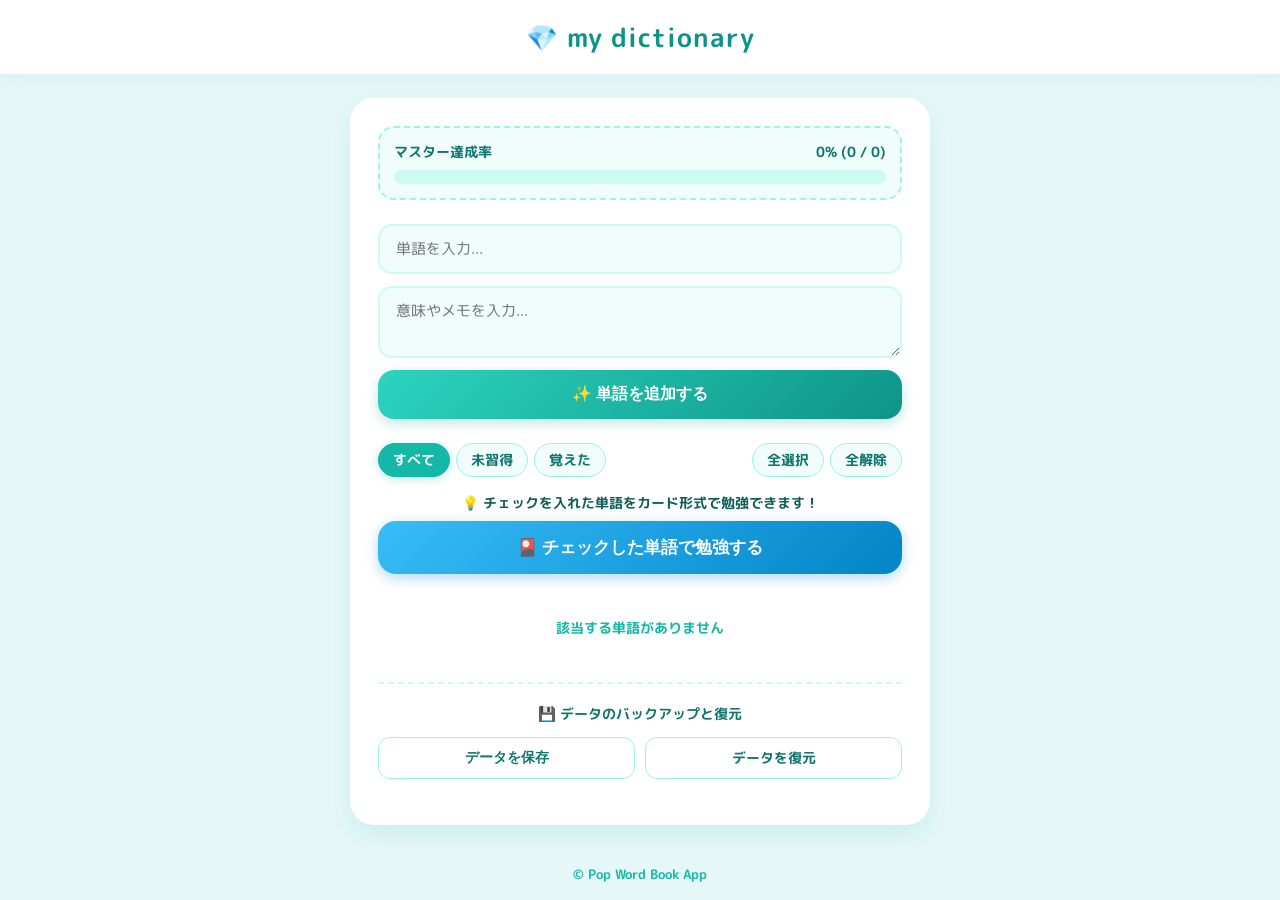
==== commit 5d48bae8: "機能追加、デザインをもっと可愛く" ====
--- a/your-app/static/index.html
+++ b/your-app/static/index.html
@@ -3,7 +3,7 @@
 <head>
   <meta charset="UTF-8">
   <meta name="viewport" content="width=device-width, initial-scale=1.0">
-  <title>ポップ単語帳</title>
+  <title>わたしじしょ</title>
   <link rel="stylesheet" href="style.css">
   <link rel="preconnect" href="https://fonts.googleapis.com">
   <link rel="preconnect" href="https://fonts.gstatic.com" crossorigin>
@@ -13,7 +13,7 @@
 
   <!-- ヘッダー -->
   <header class="header">
-    <h1>💎 ターコイズ単語帳</h1>
+    <h1>💎 my dictionary</h1>
   </header>
 
   <!-- メインコンテナ -->
